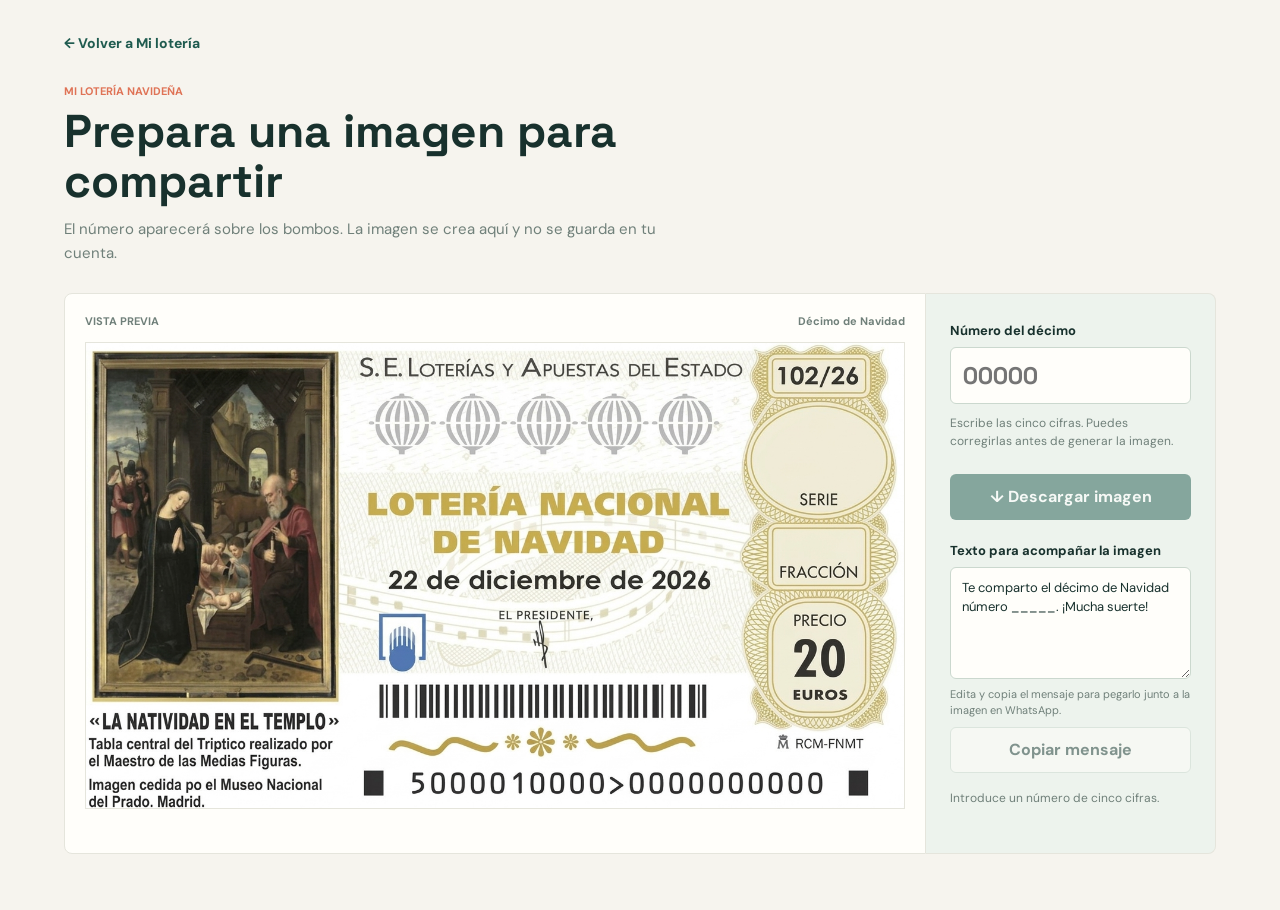
==== montaje.html @ a3a78163 "varias mejoras muchas mejoras" ====
<!doctype html>
<html lang="es">
<head>
  <meta charset="UTF-8">
  <meta name="viewport" content="width=device-width, initial-scale=1.0">
  <meta name="theme-color" content="#16352f">
  <title>Montar imagen del décimo | Mi lotería Navideña</title>
  <link rel="preconnect" href="https://fonts.googleapis.com">
  <link rel="preconnect" href="https://fonts.gstatic.com" crossorigin>
  <link href="https://fonts.googleapis.com/css2?family=DM+Sans:wght@400;500;600;700&family=Space+Grotesk:wght@500;600;700&display=swap" rel="stylesheet">
  <link rel="stylesheet" href="css/montaje.css">
</head>
<body>
  <main class="montage-shell">
    <a class="back-link" href="index.html">← Volver a Mi lotería</a>
    <header class="montage-header">
      <div>
        <p class="eyebrow">Mi lotería Navideña</p>
        <h1>Prepara una imagen para compartir</h1>
        <p class="intro">El número aparecerá sobre los bombos. La imagen se crea aquí y no se guarda en tu cuenta.</p>
      </div>
    </header>

    <section class="montage-workspace" aria-label="Montaje de imagen del décimo">
      <div class="preview-column">
        <div class="preview-heading"><span>VISTA PREVIA</span><span>Décimo de Navidad</span></div>
        <div class="canvas-frame">
          <canvas id="ticketCanvas" aria-label="Vista previa del décimo con el número elegido">Cargando imagen del décimo...</canvas>
        </div>
      </div>
      <aside class="controls-column">
        <label class="number-field" for="numberInput">Número del décimo
          <input id="numberInput" name="number" type="text" inputmode="numeric" autocomplete="off" maxlength="5" pattern="[0-9]{5}" placeholder="00000" aria-describedby="numberHelp" required>
        </label>
        <p class="field-help" id="numberHelp">Escribe las cinco cifras. Puedes corregirlas antes de generar la imagen.</p>
        <div class="montage-actions">
          <button class="primary-button" id="downloadButton" type="button" disabled><span aria-hidden="true">↓</span> Descargar imagen</button>
          <button class="secondary-button" id="shareButton" type="button" hidden disabled><span aria-hidden="true">↗</span> Compartir imagen</button>
        </div>
        <div class="message-editor">
          <label for="shareMessage">Texto para acompañar la imagen</label>
          <textarea id="shareMessage" rows="4" maxlength="500" aria-describedby="shareMessageHelp"></textarea>
          <p class="message-help" id="shareMessageHelp">Edita y copia el mensaje para pegarlo junto a la imagen en WhatsApp.</p>
          <button class="secondary-button" id="copyMessageButton" type="button" disabled>Copiar mensaje</button>
        </div>
        <p class="status-message" id="montageStatus" role="status" aria-live="polite">Introduce un número de cinco cifras.</p>
      </aside>
    </section>
  </main>
  <script type="module" src="js/montaje.js"></script>
</body>
</html>
---- css/montaje.css ----
:root {
  --ink: #18312d;
  --muted: #70807a;
  --paper: #f6f4ee;
  --surface: #fffefa;
  --line: #e5e5dc;
  --green: #1f5b4f;
  --green-dark: #16352f;
  --mint: #dcefe5;
  --gold: #c39342;
  --coral: #df7356;
}
* { box-sizing: border-box; }
body { min-width: 320px; margin: 0; color: var(--ink); background: var(--paper); font-family: "DM Sans", sans-serif; }
button, input { font: inherit; }
button { cursor: pointer; }
.montage-shell { width: min(1360px, 100%); margin: 0 auto; padding: 32px clamp(20px, 5vw, 68px) 56px; }
.back-link { display: inline-block; margin-bottom: 32px; color: var(--green); font-size: 14px; font-weight: 700; text-decoration: none; }
.back-link:hover, .back-link:focus-visible { color: var(--green-dark); text-decoration: underline; }
.montage-header { margin-bottom: 28px; }
.eyebrow { margin: 0 0 9px; color: var(--coral); font-size: 11px; font-weight: 700; text-transform: uppercase; }
h1 { max-width: 720px; margin: 0; font: 700 clamp(30px, 4vw, 46px)/1.08 "Space Grotesk", sans-serif; }
.intro { max-width: 640px; margin: 12px 0 0; color: var(--muted); font-size: 15px; line-height: 1.55; }
.montage-workspace { display: grid; grid-template-columns: minmax(0, 1fr) 290px; align-items: stretch; }
.preview-column { min-width: 0; padding: 20px; background: var(--surface); border: 1px solid var(--line); border-radius: 8px 0 0 8px; }
.preview-heading { display: flex; justify-content: space-between; gap: 12px; margin-bottom: 14px; color: var(--muted); font-size: 11px; font-weight: 700; }
.canvas-frame { overflow: hidden; background: #e9e8df; border: 1px solid var(--line); }
#ticketCanvas { display: block; width: 100%; height: auto; }
.controls-column { display: flex; flex-direction: column; align-items: stretch; padding: 28px 24px; background: #edf3ed; border: 1px solid var(--line); border-left: 0; border-radius: 0 8px 8px 0; }
.number-field { display: grid; gap: 8px; color: var(--ink); font-size: 13px; font-weight: 700; }
.number-field input { width: 100%; padding: 12px; color: var(--green-dark); background: var(--surface); border: 1px solid #cbd8ce; border-radius: 6px; font: 700 24px "Space Grotesk", sans-serif; font-variant-numeric: tabular-nums; outline: 0; }
.number-field input:focus { border-color: var(--green); box-shadow: 0 0 0 3px rgba(31, 91, 79, .12); }
.field-help { margin: 10px 0 24px; color: var(--muted); font-size: 12px; line-height: 1.5; }
.montage-actions { display: grid; gap: 10px; }
.message-editor { display: grid; gap: 8px; margin-top: 22px; }
.message-editor label { color: var(--ink); font-size: 13px; font-weight: 700; }
.message-editor textarea { width: 100%; min-height: 112px; padding: 10px 11px; color: var(--ink); background: var(--surface); border: 1px solid #cbd8ce; border-radius: 6px; font: 400 13px/1.5 "DM Sans", sans-serif; resize: vertical; }
.message-editor textarea:focus { border-color: var(--green); outline: 0; box-shadow: 0 0 0 3px rgba(31, 91, 79, .12); }
.message-help { margin: 0; color: var(--muted); font-size: 11px; line-height: 1.45; }
.message-editor .secondary-button { width: 100%; }
.primary-button, .secondary-button { min-height: 46px; padding: 11px 14px; border: 1px solid transparent; border-radius: 6px; font-weight: 700; }
.primary-button { color: white; background: var(--green); }
.primary-button:hover:not(:disabled) { background: var(--green-dark); }
.secondary-button { color: var(--green-dark); background: var(--surface); border-color: #cbd8ce; }
.secondary-button:hover:not(:disabled) { background: var(--mint); }
button:disabled { cursor: not-allowed; opacity: .5; }
.status-message { min-height: 36px; margin: 16px 0 0; color: var(--muted); font-size: 12px; line-height: 1.5; }
[hidden] { display: none !important; }
@media (max-width: 900px) {
  .montage-shell { padding-top: 24px; }
  .montage-workspace { grid-template-columns: minmax(0, 1fr); }
  .preview-column { border-radius: 8px 8px 0 0; }
  .controls-column { border-left: 1px solid var(--line); border-top: 0; border-radius: 0 0 8px 8px; }
}
@media (max-width: 520px) {
  .montage-shell { padding: 20px 14px 36px; }
  .back-link { margin-bottom: 24px; }
  .preview-column { padding: 12px; }
  .controls-column { padding: 20px 16px; }
  .preview-heading { font-size: 10px; }
}
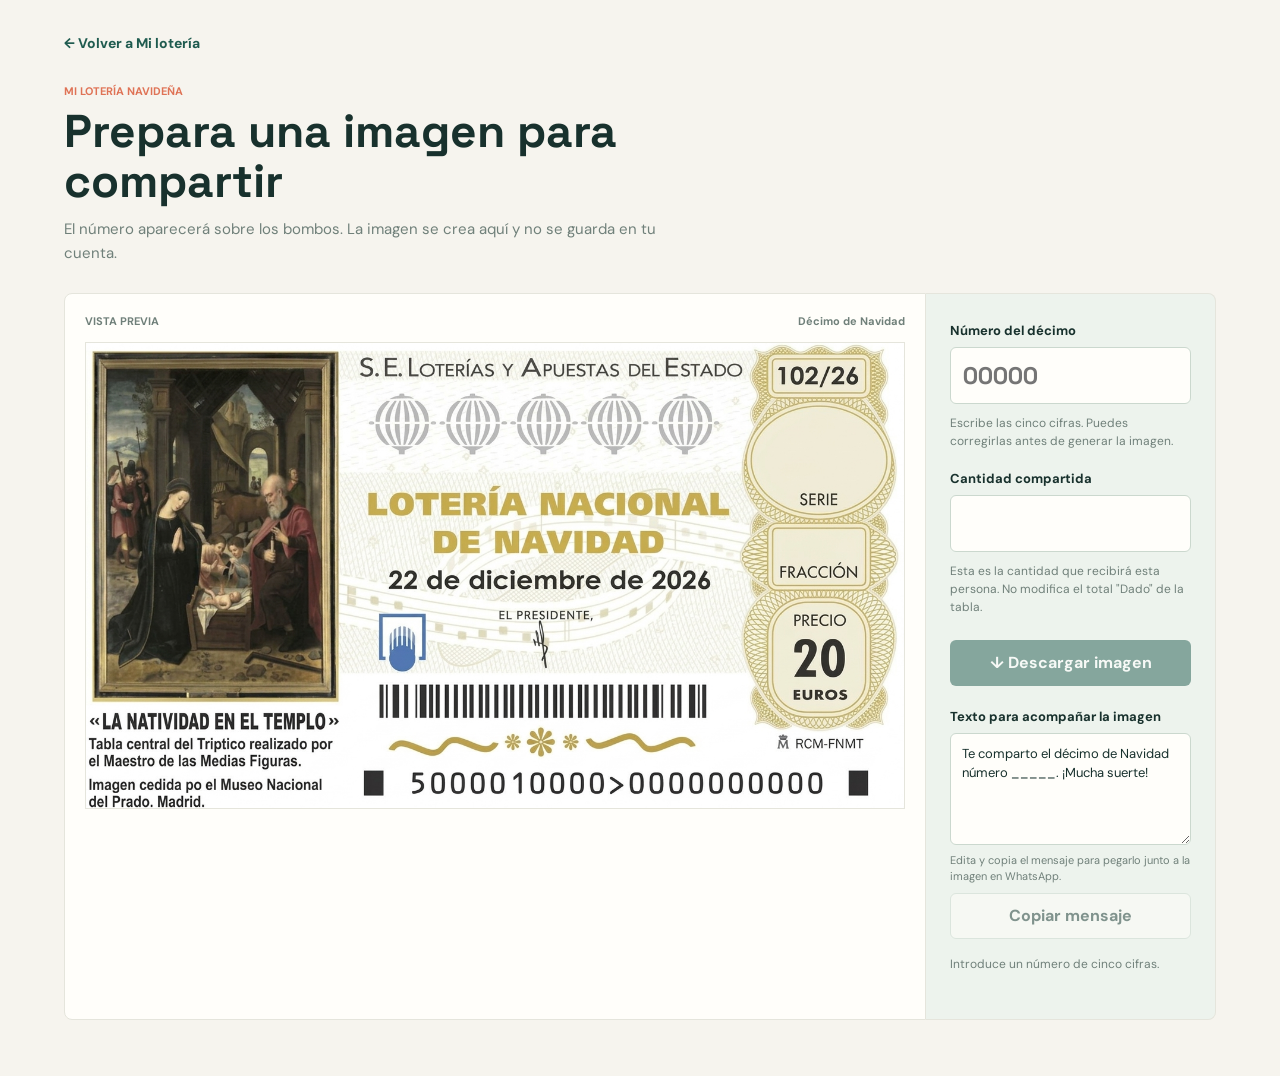
==== commit 7edcbc98: "mejoras mejoras" ====
--- a/montaje.html
+++ b/montaje.html
@@ -33,6 +33,10 @@
           <input id="numberInput" name="number" type="text" inputmode="numeric" autocomplete="off" maxlength="5" pattern="[0-9]{5}" placeholder="00000" aria-describedby="numberHelp" required>
         </label>
         <p class="field-help" id="numberHelp">Escribe las cinco cifras. Puedes corregirlas antes de generar la imagen.</p>
+        <label class="number-field amount-field" for="sharedAmount">Cantidad compartida
+          <input id="sharedAmount" name="sharedAmount" type="number" min="0.01" step="0.01" inputmode="decimal" autocomplete="off">
+        </label>
+        <p class="field-help">Esta es la cantidad que recibirá esta persona. No modifica el total "Dado" de la tabla.</p>
         <div class="montage-actions">
           <button class="primary-button" id="downloadButton" type="button" disabled><span aria-hidden="true">↓</span> Descargar imagen</button>
           <button class="secondary-button" id="shareButton" type="button" hidden disabled><span aria-hidden="true">↗</span> Compartir imagen</button>
--- a/css/montaje.css
+++ b/css/montaje.css
@@ -31,6 +31,7 @@
 .number-field input { width: 100%; padding: 12px; color: var(--green-dark); background: var(--surface); border: 1px solid #cbd8ce; border-radius: 6px; font: 700 24px "Space Grotesk", sans-serif; font-variant-numeric: tabular-nums; outline: 0; }
 .number-field input:focus { border-color: var(--green); box-shadow: 0 0 0 3px rgba(31, 91, 79, .12); }
 .field-help { margin: 10px 0 24px; color: var(--muted); font-size: 12px; line-height: 1.5; }
+.amount-field { margin-top: -4px; }
 .montage-actions { display: grid; gap: 10px; }
 .message-editor { display: grid; gap: 8px; margin-top: 22px; }
 .message-editor label { color: var(--ink); font-size: 13px; font-weight: 700; }
